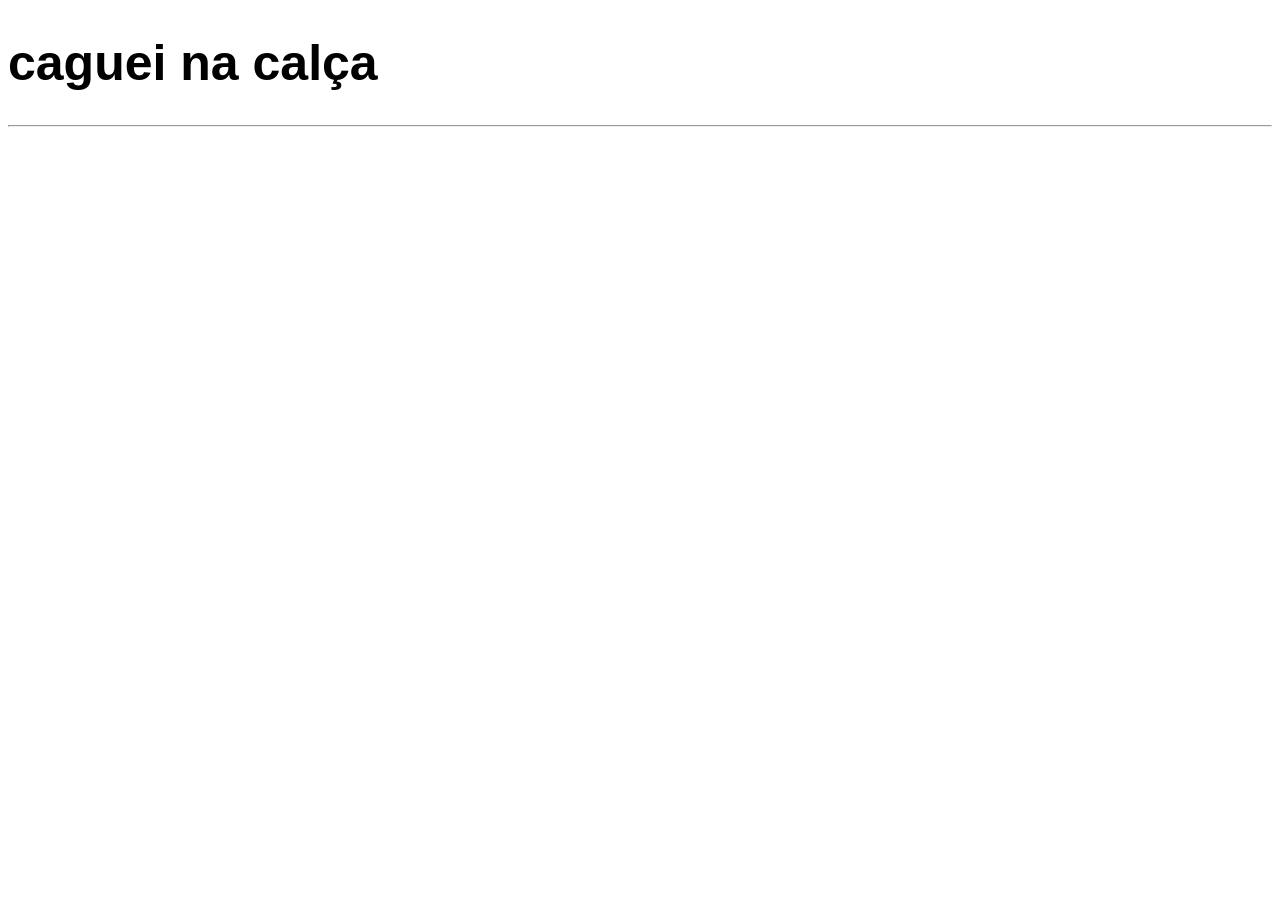
==== index.html @ 1215e368 "fiz" ====
<!DOCTYPE html>
<html lang="pt-br">
<head>
    <meta charset="UTF-8">
    <meta name="viewport" content="width=device-width, initial-scale=1.0">
    <title>brombrulone</title>
    <link rel="stylesheet" href="style.css">
</head>
<body>
    
    <h1 class="teste">caguei na calça </h1>
    <hr>
</body>
</html>
---- style.css ----
.teste{
    font-size: 50px; font-family: 'Franklin Gothic Medium', 'Arial Narrow', Arial, sans-serif;

}
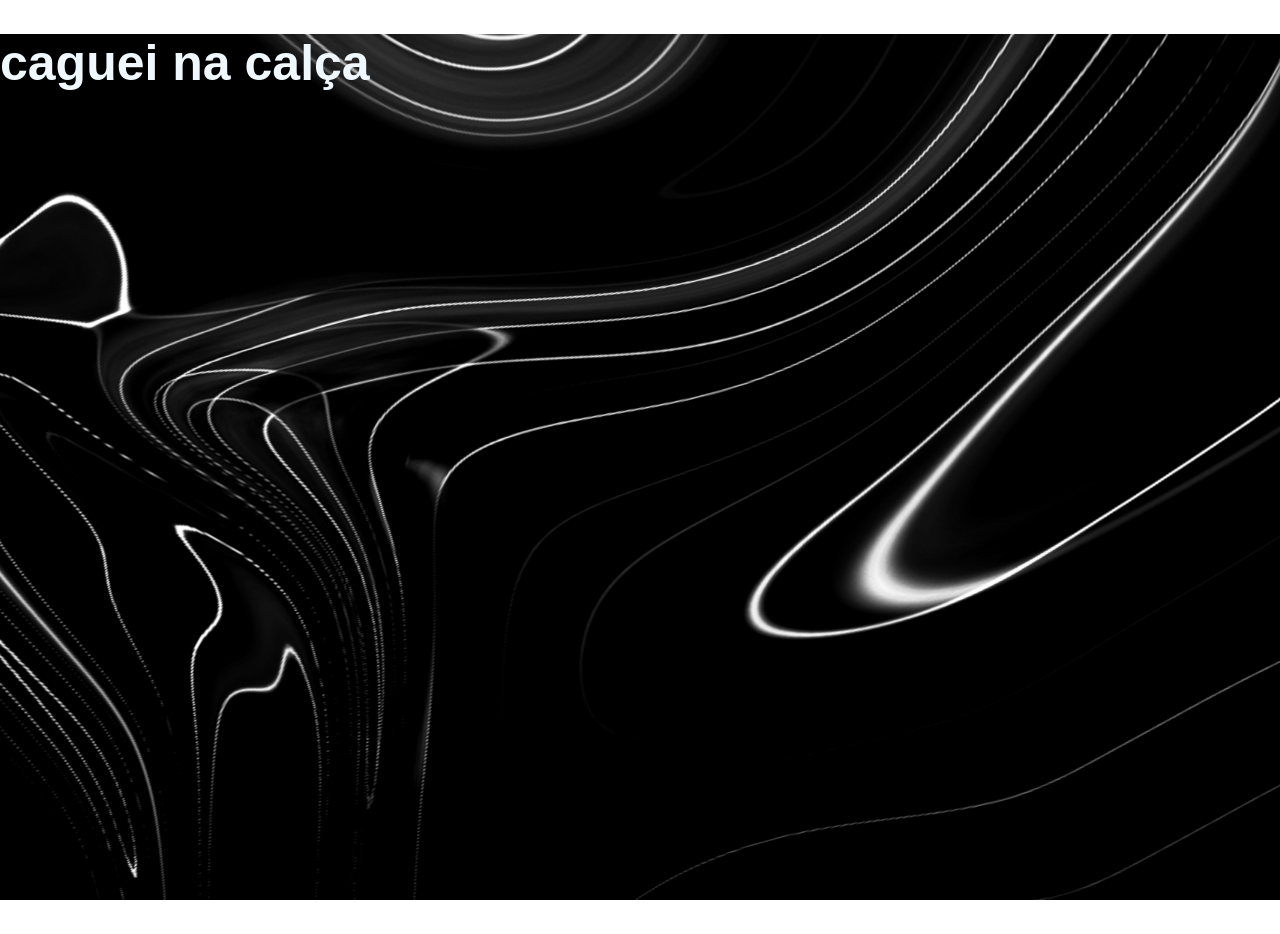
==== commit 433009b3: "aiannn" ====
--- a/index.html
+++ b/index.html
@@ -7,8 +7,11 @@
     <link rel="stylesheet" href="style.css">
 </head>
 <body>
+    <div class="container">
+        <h1 class="teste">caguei na calça </h1>
+        
+    </div>
     
-    <h1 class="teste">caguei na calça </h1>
-    <hr>
+    
 </body>
 </html>
--- a/style.css
+++ b/style.css
@@ -1,4 +1,27 @@
+html, body {
+    margin: 0;
+    padding: 0;
+    width: 100%;
+    height: 100%;
+    overflow: hidden; /* Opcional: evita barras de rolagem indesejadas */
+}
+
 .teste{
     font-size: 50px; font-family: 'Franklin Gothic Medium', 'Arial Narrow', Arial, sans-serif;
+    font-
+}
 
+.container{
+    background-image: url('./liquid-marbling-paint-texture-background-fluid-painting-abstract-texture-intensive-color-mix-wallpaper.jpg');
+    background-size: cover;
+    background-repeat: no-repeat;
+    background-position: center top;
+    max-width: 100%;
+    height: 100vh;
+    
 }
+
+h1{
+
+    color: aliceblue;
+}
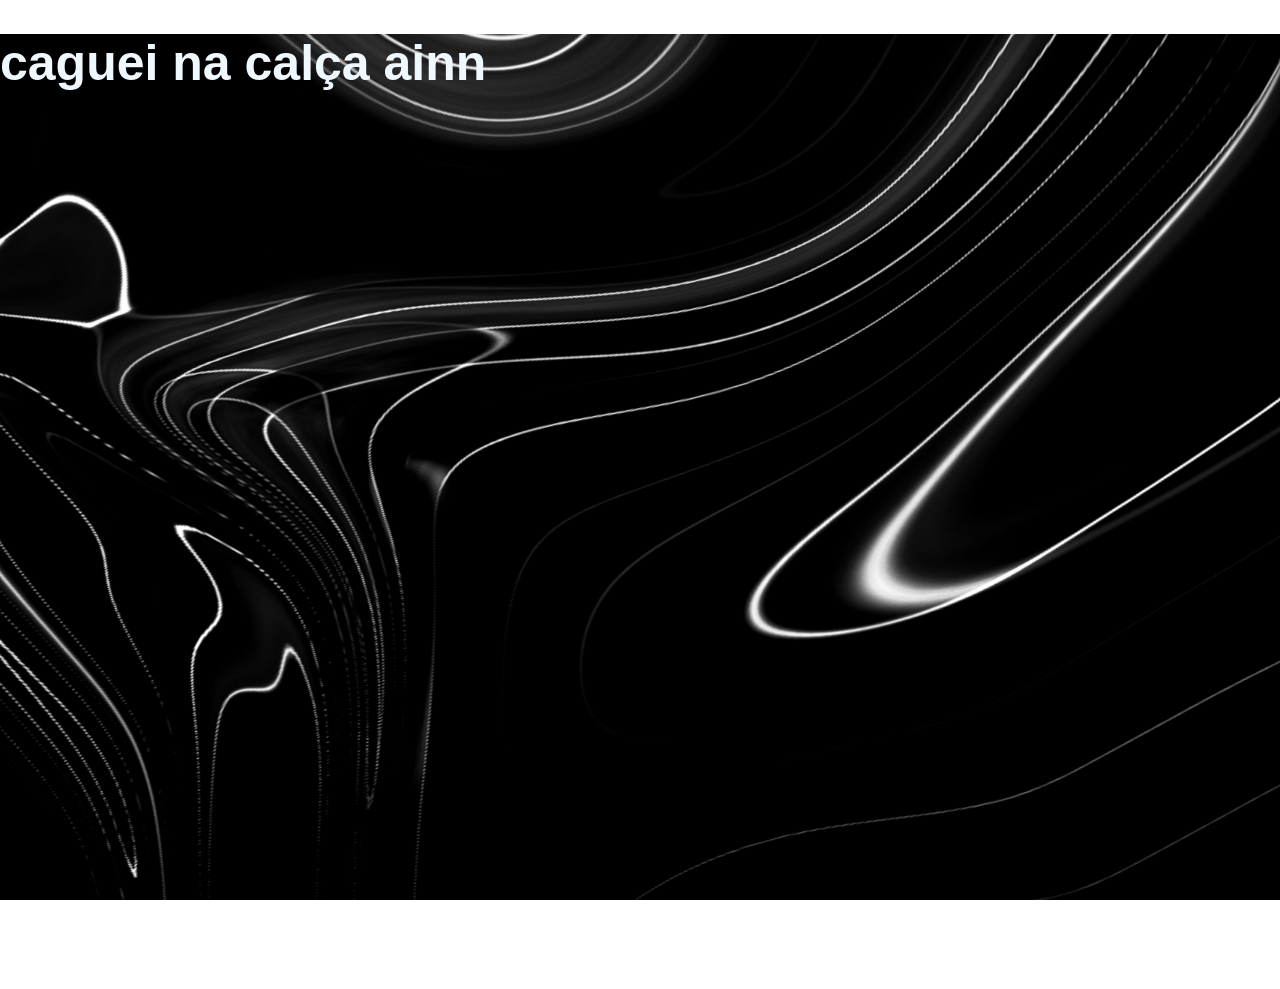
==== commit aceda685: "esqueleto do html" ====
--- a/index.html
+++ b/index.html
@@ -8,10 +8,17 @@
 </head>
 <body>
     <div class="container">
-        <h1 class="teste">caguei na calça </h1>
+        <h1 class="teste">caguei na calça ainn </h1>
         
     </div>
     
     
 </body>
-</html>+</html>
+<main calss="caos">
+    <article class="card-pessoa"
+    <img src="" alt="foto do João"
+<p class="status">biografia e status da pessoa</p>
+<button onclick="abrirPerfil">Perfil João</button>
+</main>
+</article>
--- a/style.css
+++ b/style.css
@@ -3,19 +3,18 @@
     padding: 0;
     width: 100%;
     height: 100%;
-    overflow: hidden; /* Opcional: evita barras de rolagem indesejadas */
+    overflow: hidden; 
 }
 
 .teste{
     font-size: 50px; font-family: 'Franklin Gothic Medium', 'Arial Narrow', Arial, sans-serif;
-    font-
 }
 
 .container{
     background-image: url('./liquid-marbling-paint-texture-background-fluid-painting-abstract-texture-intensive-color-mix-wallpaper.jpg');
     background-size: cover;
     background-repeat: no-repeat;
-    background-position: center top;
+    background-position:center;
     max-width: 100%;
     height: 100vh;
     
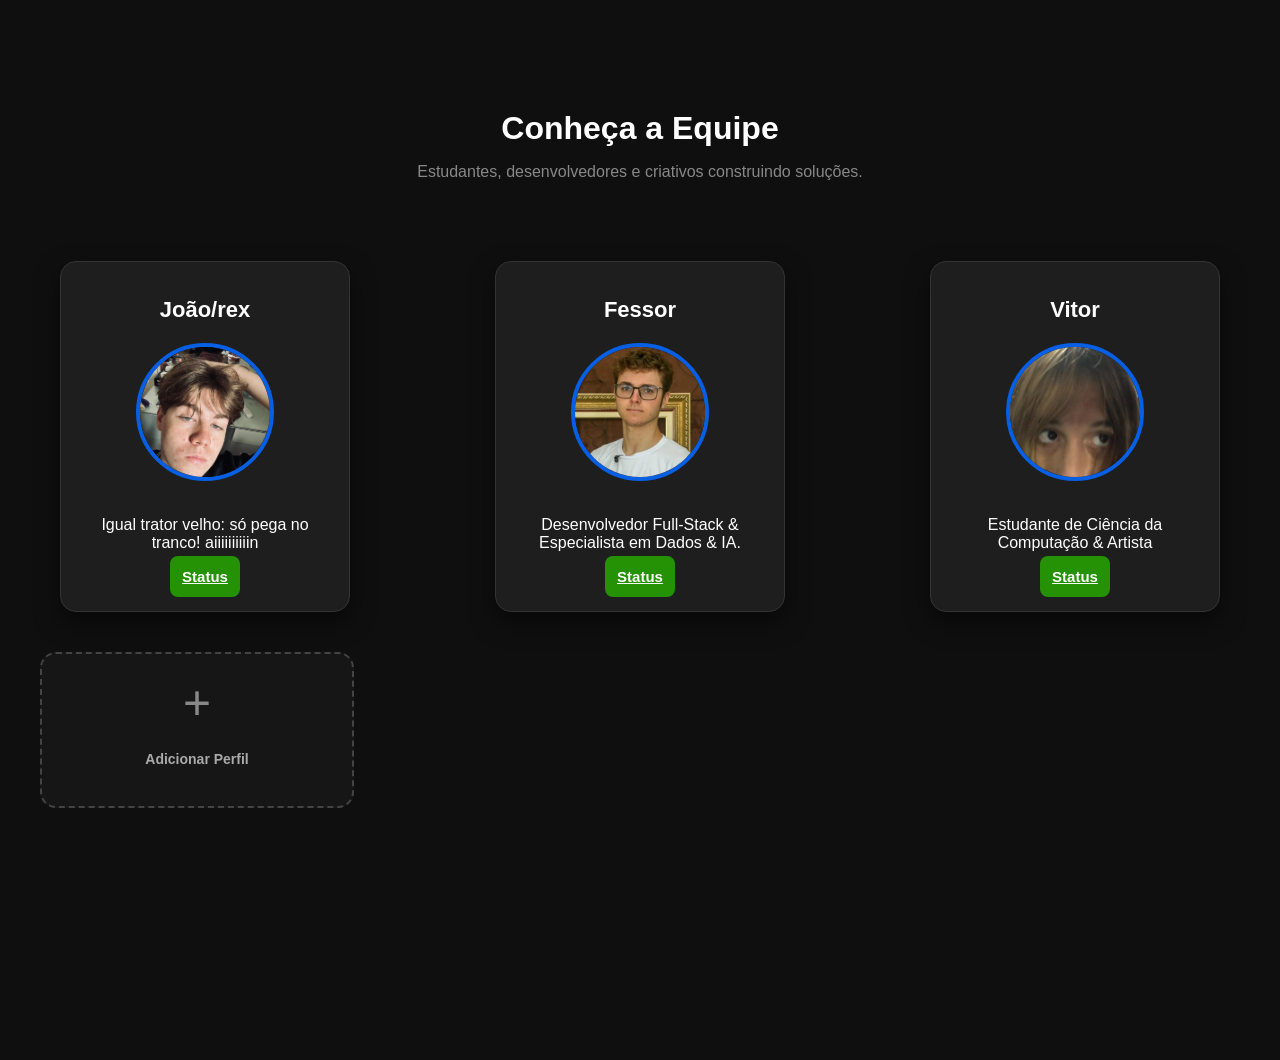
==== commit f4460870: "Botões funcionando" ====
--- a/index.html
+++ b/index.html
@@ -5,20 +5,73 @@
     <meta name="viewport" content="width=device-width, initial-scale=1.0">
     <title>brombrulone</title>
     <link rel="stylesheet" href="style.css">
+    
 </head>
 <body>
-    <div class="container">
-        <h1 class="teste">caguei na calça ainn </h1>
-        
-    </div>
-    
-    
+    <header class="header-principal">
+        <h1>Conheça a Equipe</h1>
+        <p>Estudantes, desenvolvedores e criativos construindo soluções.</p>
+    </header>
+
+    <main class="container">
+        <article class="card-pessoa">
+            <h1 class="teste">João/rex</h1>
+            <img src="./Joaozete.jpeg" alt="Joaozete" class="foto-perfil">
+            <p class="bio">Igual trator velho: só pega no tranco! aiiiiiiiiiin</p>
+<a href="joao.html" class="btn-perfil">Status</a>
+        </article>
+
+
+        <article class="card-pessoa">
+            <h1 class="teste">Fessor</h1>
+            <img src="./fessor.webp" alt="fessor" class="foto-perfil">
+            <p class="bio">Desenvolvedor Full-Stack & Especialista em Dados & IA.</p>
+<a href="fessor.html" class="btn-perfil">Status</a>
+        </article>
+
+
+        <article class="card-pessoa">
+            <h1 class="teste">Vitor</h1>
+            <img src="Uras.jpg" alt="Vitor" class="foto-perfil">
+            <p class="bio">Estudante de Ciência da Computação & Artista</p>
+<a href="vitor.html" class="btn-perfil">Status</a>
+        </article>
+    </main>
+
+    <script src="script.js" defer></script>
+
 </body>
 </html>
-<main calss="caos">
-    <article class="card-pessoa"
-    <img src="" alt="foto do João"
-<p class="status">biografia e status da pessoa</p>
-<button onclick="abrirPerfil">Perfil João</button>
-</main>
-</article>+<!-- Adiciona isto dentro do teu <div class="container">, logo depois do último cartão -->
+    <article class="card-add" id="btn-abrir-modal">
+        <div class="icone-mais">+</div>
+        <p>Adicionar Perfil</p>
+    </article>
+    
+    <!-- JANELA MODAL (Formulário Flutuante) -->
+    <div id="modal-perfil" class="modal">
+        <div class="modal-conteudo">
+            <span class="fechar-modal" id="btn-fechar-modal">&times;</span>
+            <h2>Criar Novo Perfil</h2>
+            
+            <form id="form-perfil">
+                <label for="nome">Nome / Apelido:</label>
+                <input type="text" id="nome" placeholder="Ex: Lucas" required>
+    
+                <label for="status">Biografia / Frase:</label>
+                <input type="text" id="status" placeholder="Ex: Desenvolvedor Front-End" required>
+    
+                <label for="foto">Foto de Perfil:</label>
+                <input type="file" id="foto" accept="image/*" required>
+    
+                <label for="cor">Cor do Perfil:</label>
+                <select id="cor">
+                    <option value="card-roxo">Roxo</option>
+                    <option value="card-verde">Verde</option>
+                    <option value="card-laranja">Laranja</option>
+                </select>
+    
+                <button type="submit" class="btn-salvar">Criar Perfil</button>
+            </form>
+        </div>
+    </div>
--- a/style.css
+++ b/style.css
@@ -1,26 +1,210 @@
-html, body {
-    margin: 0;
-    padding: 0;
-    width: 100%;
-    height: 100%;
-    overflow: hidden; 
-}
-
-.teste{
-    font-size: 50px; font-family: 'Franklin Gothic Medium', 'Arial Narrow', Arial, sans-serif;
-}
-
-.container{
-    background-image: url('./liquid-marbling-paint-texture-background-fluid-painting-abstract-texture-intensive-color-mix-wallpaper.jpg');
-    background-size: cover;
-    background-repeat: no-repeat;
-    background-position:center;
-    max-width: 100%;
-    height: 100vh;
-    
-}
-
-h1{
-
-    color: aliceblue;
-}+html,
+
+/* 1. ESTILO GERAL E FUNDO DA PÁGINA */
+body {
+  font-family: Arial, sans-serif;
+  margin: 0;
+  padding: 40px 20px;
+  min-height: 100vh;
+  background-color: #0f0f0f;
+  color: #ffffff;
+}
+
+/* 2. ESTRUTURA PARA VÁRIAS PESSOAS (ALINHAMENTO LADO A LADO) */
+.container {
+  display: flex !important;
+  flex-direction: row !important; /* Força os cartões a ficarem lado a lado */
+  justify-content: center; /* Centraliza os cartões no meio da página */
+  align-items: center;
+  gap: 145px; /* Espaço entre cada cartão */
+  padding: 40px 20px;
+  max-width: 1200px;
+  margin: 0 auto;
+}
+
+/* 3. CARTÃO INDIVIDUAL COM TAMANHO FIXO */
+.card-pessoa {
+  background-color: #1e1e1e;
+  border: 1px solid #333;
+  border-radius: 16px;
+  padding: 25px;
+  text-align: center;
+  width: 260px; /* Impede que o cartão estique pela tela toda */
+  box-shadow: 0 10px 25px rgba(0, 0, 0, 0.5);
+}
+
+/* 4. FOTO DE PERFIL REDONDA */
+.foto-perfil {
+  width: 130px;
+  height: 130px;
+  border-radius: 50%;
+  object-fit: cover;
+  border: 4px solid #075fe4;
+  margin: 15px 0;
+}
+
+/* 5. TEXTOS (TÍTULO E BIOGRAFIA) */
+.card-pessoa h1, .card-pessoa h2 {
+  margin: 10px 0 5px 0;
+  font-size: 22px;
+  color: #ffffff;
+}
+
+.status {
+  color: #ccc;
+  font-size: 14px;
+  margin-bottom: 20px;
+}
+
+/* 6. BOTÃO MAIOR E DESTACADO */
+.btn-perfil {
+  background-color: #259104;
+  color: #ffffff;
+  border: none;
+  padding: 12px;
+  font-size: 15px;
+  font-weight: bold;
+  border-radius: 8px;
+  cursor: pointer;
+  width: 100%;
+  transition: transform 0.2s, background-color 0.2s;
+}
+
+.btn-perfil:hover {
+  background-color: #0056b3;
+  transform: scale(1.03);
+}
+/* Estilo para centralizar e dar destaque ao cabeçalho */
+.header-principal {
+  text-align: center;
+  margin-top: 30px;
+  margin-bottom: 40px;
+}
+
+.header-principal h1 {
+  font-size: 32px;
+  color: #ffffff;
+  margin-bottom: 8px;
+}
+
+.header-principal p {
+  font-size: 16px;
+  color: #888888;
+}
+/* --- CARTÃO DE ADICIONAR (+) --- */
+.card-add {
+  background-color: rgba(255, 255, 255, 0.03);
+  border: 2px dashed #444;
+  border-radius: 16px;
+  padding: 25px;
+  width: 260px;
+  display: flex;
+  flex-direction: column;
+  justify-content: center;
+  align-items: center;
+  cursor: pointer;
+  transition: all 0.3s ease;
+}
+
+.card-add:hover {
+  border-color: #10b981;
+  background-color: rgba(16, 185, 129, 0.05);
+  transform: translateY(-5px);
+}
+
+.icone-mais {
+  font-size: 48px;
+  color: #888;
+  line-height: 1;
+  margin-bottom: 10px;
+  transition: color 0.3s ease;
+}
+
+.card-add:hover .icone-mais {
+  color: #10b981;
+}
+
+.card-add p {
+  color: #aaa;
+  font-weight: bold;
+  font-size: 14px;
+}
+
+/* --- ESTILO DO MODAL (JANELA FLUTUANTE) --- */
+.modal {
+  display: none; /* Escondido por padrão */
+  position: fixed;
+  z-index: 1000;
+  left: 0;
+  top: 0;
+  width: 100%;
+  height: 100%;
+  background-color: rgba(0, 0, 0, 0.75);
+  backdrop-filter: blur(4px);
+  justify-content: center;
+  align-items: center;
+}
+
+.modal-conteudo {
+  background-color: #1e1e1e;
+  border: 1px solid #333;
+  padding: 30px;
+  border-radius: 16px;
+  width: 100%;
+  max-width: 400px;
+  position: relative;
+  box-shadow: 0 15px 30px rgba(0,0,0,0.5);
+  color: #fff;
+}
+
+.fechar-modal {
+  position: absolute;
+  top: 15px;
+  right: 20px;
+  font-size: 24px;
+  color: #888;
+  cursor: pointer;
+}
+
+.fechar-modal:hover {
+  color: #fff;
+}
+
+/* Formulário do Modal */
+#form-perfil {
+  display: flex;
+  flex-direction: column;
+  gap: 12px;
+  margin-top: 15px;
+  text-align: left;
+}
+
+#form-perfil label {
+  font-size: 12px;
+  color: #aaa;
+}
+
+#form-perfil input, #form-perfil select {
+  padding: 10px;
+  border-radius: 8px;
+  border: 1px solid #444;
+  background-color: #121212;
+  color: #fff;
+}
+
+.btn-salvar {
+  margin-top: 10px;
+  padding: 12px;
+  border: none;
+  border-radius: 8px;
+  background-color: #10b981;
+  color: #fff;
+  font-weight: bold;
+  cursor: pointer;
+  transition: 0.2s;
+}
+
+.btn-salvar:hover {
+  background-color: #059669;
+}
+
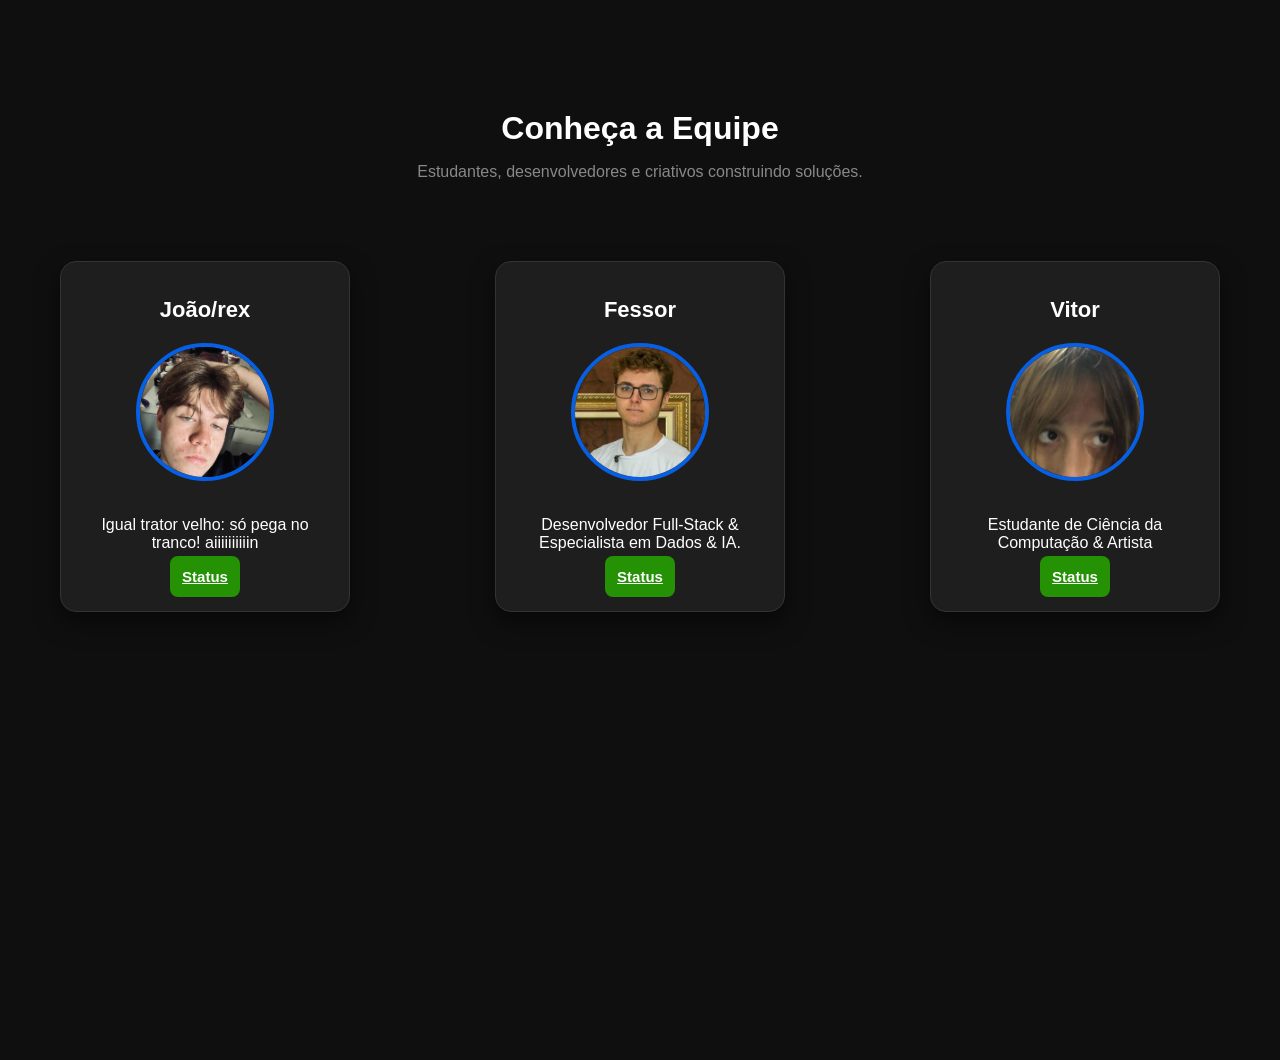
==== commit 746dfab3: "Ajustado perfil do Vitor" ====
--- a/index.html
+++ b/index.html
@@ -1,77 +1,78 @@
-<!DOCTYPE html>
+<!doctype html>
 <html lang="pt-br">
-<head>
-    <meta charset="UTF-8">
-    <meta name="viewport" content="width=device-width, initial-scale=1.0">
+  <head>
+    <meta charset="UTF-8" />
+    <meta name="viewport" content="width=device-width, initial-scale=1.0" />
     <title>brombrulone</title>
-    <link rel="stylesheet" href="style.css">
-    
-</head>
-<body>
+    <link rel="stylesheet" href="style.css" />
+  </head>
+  <body>
     <header class="header-principal">
-        <h1>Conheça a Equipe</h1>
-        <p>Estudantes, desenvolvedores e criativos construindo soluções.</p>
+      <h1>Conheça a Equipe</h1>
+      <p>Estudantes, desenvolvedores e criativos construindo soluções.</p>
     </header>
 
     <main class="container">
-        <article class="card-pessoa">
-            <h1 class="teste">João/rex</h1>
-            <img src="./Joaozete.jpeg" alt="Joaozete" class="foto-perfil">
-            <p class="bio">Igual trator velho: só pega no tranco! aiiiiiiiiiin</p>
-<a href="joao.html" class="btn-perfil">Status</a>
-        </article>
+      <article class="card-pessoa">
+        <h1 class="teste">João/rex</h1>
+        <img src="./Joaozete.jpeg" alt="Joaozete" class="foto-perfil" />
+        <p class="bio">Igual trator velho: só pega no tranco! aiiiiiiiiiin</p>
+        <a href="joao.html" class="btn-perfil">Status</a>
+      </article>
+
+      <article class="card-pessoa">
+        <h1 class="teste">Fessor</h1>
+        <img src="./fessor.webp" alt="fessor" class="foto-perfil" />
+        <p class="bio">
+          Desenvolvedor Full-Stack & Especialista em Dados & IA.
+        </p>
+        <a href="fessor.html" class="btn-perfil">Status</a>
+      </article>
+
+      <article class="card-pessoa">
+        <h1 class="teste">Vitor</h1>
+        <img src="./Uras.jpg" alt="Vitor" class="foto-perfil" />
+        <p class="bio">Estudante de Ciência da Computação & Artista</p>
+       <a href="vitor.html" class="btn-perfil">Status</a>
+      </article>
+    </main>
+
+    
+<!-- Adiciona isto dentro do teu <div class="container">, logo depois do último cartão -->
 
 
-        <article class="card-pessoa">
-            <h1 class="teste">Fessor</h1>
-            <img src="./fessor.webp" alt="fessor" class="foto-perfil">
-            <p class="bio">Desenvolvedor Full-Stack & Especialista em Dados & IA.</p>
-<a href="fessor.html" class="btn-perfil">Status</a>
-        </article>
+<!-- JANELA MODAL (Formulário Flutuante) -->
+<div id="modal-perfil" class="modal">
+  <div class="modal-conteudo">
+    <span class="fechar-modal" id="btn-fechar-modal">&times;</span>
+    <h2>Criar Novo Perfil</h2>
 
+    <form id="form-perfil">
+      <label for="nome">Nome / Apelido:</label>
+      <input type="text" id="nome" placeholder="Ex: Lucas" required />
 
-        <article class="card-pessoa">
-            <h1 class="teste">Vitor</h1>
-            <img src="Uras.jpg" alt="Vitor" class="foto-perfil">
-            <p class="bio">Estudante de Ciência da Computação & Artista</p>
-<a href="vitor.html" class="btn-perfil">Status</a>
-        </article>
-    </main>
+      <label for="status">Biografia / Frase:</label>
+      <input
+        type="text"
+        id="status"
+        placeholder="Ex: Desenvolvedor Front-End"
+        required
+      />
 
-    <script src="script.js" defer></script>
+      <label for="foto">Foto de Perfil:</label>
+      <input type="file" id="foto" accept="image/*" required />
 
-</body>
-</html>
-<!-- Adiciona isto dentro do teu <div class="container">, logo depois do último cartão -->
-    <article class="card-add" id="btn-abrir-modal">
-        <div class="icone-mais">+</div>
-        <p>Adicionar Perfil</p>
-    </article>
-    
-    <!-- JANELA MODAL (Formulário Flutuante) -->
-    <div id="modal-perfil" class="modal">
-        <div class="modal-conteudo">
-            <span class="fechar-modal" id="btn-fechar-modal">&times;</span>
-            <h2>Criar Novo Perfil</h2>
-            
-            <form id="form-perfil">
-                <label for="nome">Nome / Apelido:</label>
-                <input type="text" id="nome" placeholder="Ex: Lucas" required>
-    
-                <label for="status">Biografia / Frase:</label>
-                <input type="text" id="status" placeholder="Ex: Desenvolvedor Front-End" required>
-    
-                <label for="foto">Foto de Perfil:</label>
-                <input type="file" id="foto" accept="image/*" required>
-    
-                <label for="cor">Cor do Perfil:</label>
-                <select id="cor">
-                    <option value="card-roxo">Roxo</option>
-                    <option value="card-verde">Verde</option>
-                    <option value="card-laranja">Laranja</option>
-                </select>
-    
-                <button type="submit" class="btn-salvar">Criar Perfil</button>
-            </form>
-        </div>
-    </div>+      <label for="cor">Cor do Perfil:</label>
+      <select id="cor">
+        <option value="card-roxo">Roxo</option>
+        <option value="card-verde">Verde</option>
+        <option value="card-laranja">Laranja</option>
+      </select>
+
+      <button type="submit" class="btn-salvar">Criar Perfil</button>
+    </form>
+  </div>
+</div>
+<script src="script.js" defer></script>
+  </body>
+</html>
--- a/style.css
+++ b/style.css
@@ -44,7 +44,8 @@
 }
 
 /* 5. TEXTOS (TÍTULO E BIOGRAFIA) */
-.card-pessoa h1, .card-pessoa h2 {
+.card-pessoa h1,
+.card-pessoa h2 {
   margin: 10px 0 5px 0;
   font-size: 22px;
   color: #ffffff;
@@ -67,7 +68,9 @@
   border-radius: 8px;
   cursor: pointer;
   width: 100%;
-  transition: transform 0.2s, background-color 0.2s;
+  transition:
+    transform 0.2s,
+    background-color 0.2s;
 }
 
 .btn-perfil:hover {
@@ -153,7 +156,7 @@
   width: 100%;
   max-width: 400px;
   position: relative;
-  box-shadow: 0 15px 30px rgba(0,0,0,0.5);
+  box-shadow: 0 15px 30px rgba(0, 0, 0, 0.5);
   color: #fff;
 }
 
@@ -184,7 +187,8 @@
   color: #aaa;
 }
 
-#form-perfil input, #form-perfil select {
+#form-perfil input,
+#form-perfil select {
   padding: 10px;
   border-radius: 8px;
   border: 1px solid #444;
@@ -207,4 +211,3 @@
 .btn-salvar:hover {
   background-color: #059669;
 }
-
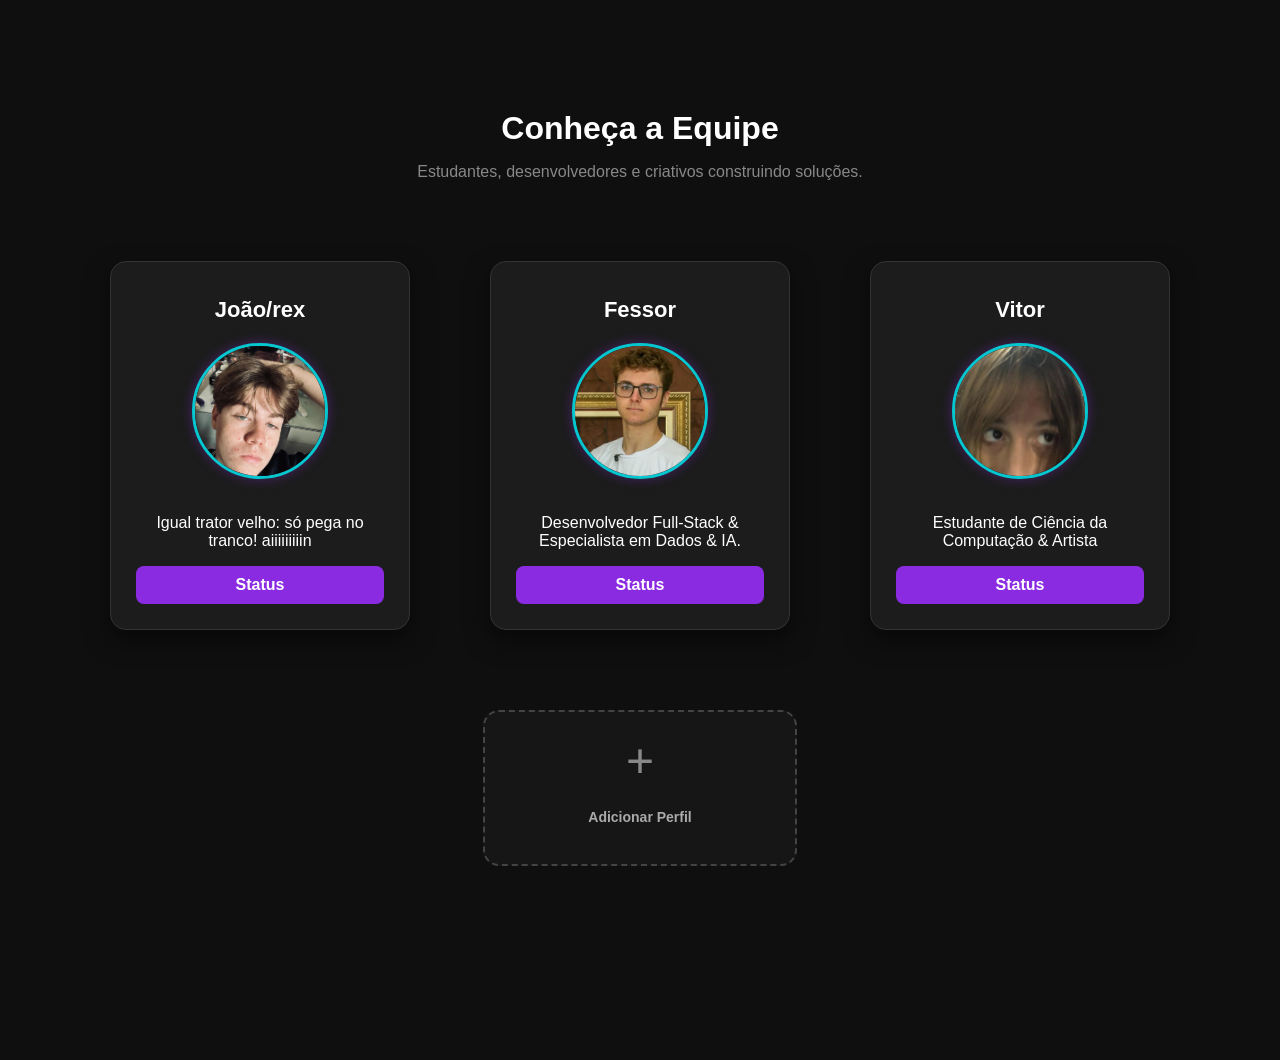
==== commit 8ad245fb: "Ajusta modal de perfil e estilo dos cartoes" ====
--- a/index.html
+++ b/index.html
@@ -1,78 +1,80 @@
-<!doctype html>
+<!DOCTYPE html>
 <html lang="pt-br">
-  <head>
+<head>
     <meta charset="UTF-8" />
     <meta name="viewport" content="width=device-width, initial-scale=1.0" />
     <title>brombrulone</title>
     <link rel="stylesheet" href="style.css" />
-  </head>
-  <body>
+</head>
+<body>
     <header class="header-principal">
-      <h1>Conheça a Equipe</h1>
-      <p>Estudantes, desenvolvedores e criativos construindo soluções.</p>
+        <h1>Conheça a Equipe</h1>
+        <p>Estudantes, desenvolvedores e criativos construindo soluções.</p>
     </header>
 
     <main class="container">
-      <article class="card-pessoa">
-        <h1 class="teste">João/rex</h1>
-        <img src="./Joaozete.jpeg" alt="Joaozete" class="foto-perfil" />
-        <p class="bio">Igual trator velho: só pega no tranco! aiiiiiiiiiin</p>
-        <a href="joao.html" class="btn-perfil">Status</a>
-      </article>
+        <!-- Cartão João -->
+        <article class="card-pessoa">
+            <h1 class="teste">João/rex</h1>
+            <img src="./Joaozete.jpeg" alt="Joaozete" class="foto-perfil" />
+            <p class="bio">Igual trator velho: só pega no tranco! aiiiiiiiiin</p>
+            <a href="joao.html" class="btn-perfil">Status</a>
+        </article>
 
-      <article class="card-pessoa">
-        <h1 class="teste">Fessor</h1>
-        <img src="./fessor.webp" alt="fessor" class="foto-perfil" />
-        <p class="bio">
-          Desenvolvedor Full-Stack & Especialista em Dados & IA.
-        </p>
-        <a href="fessor.html" class="btn-perfil">Status</a>
-      </article>
+        <!-- Cartão Fessor -->
+        <article class="card-pessoa">
+            <h1 class="teste">Fessor</h1>
+            <img src="./fessor.webp" alt="fessor" class="foto-perfil" />
+            <p class="bio">Desenvolvedor Full-Stack & Especialista em Dados & IA.</p>
+            <a href="fessor.html" class="btn-perfil">Status</a>
+        </article>
 
-      <article class="card-pessoa">
-        <h1 class="teste">Vitor</h1>
-        <img src="./Uras.jpg" alt="Vitor" class="foto-perfil" />
-        <p class="bio">Estudante de Ciência da Computação & Artista</p>
-       <a href="vitor.html" class="btn-perfil">Status</a>
-      </article>
+        <!-- Cartão Vitor -->
+        <article class="card-pessoa">
+            <h1 class="teste">Vitor</h1>
+            <img src="./Uras.jpg" alt="Vitor" class="foto-perfil" />
+            <p class="bio">Estudante de Ciência da Computação & Artista</p>
+            <a href="vitor.html" class="btn-perfil">Status</a>
+        </article>
+
+        <!-- BOTÃO DE ADICIONAR (Voltou aqui!) -->
+        <article class="card-add" id="btn-abrir-modal">
+            <div class="icone-mais">+</div>
+            <p>Adicionar Perfil</p>
+        </article>
     </main>
 
-    
-<!-- Adiciona isto dentro do teu <div class="container">, logo depois do último cartão -->
+    <!-- JANELA MODAL -->
+    <div id="modal-perfil" class="modal">
+        <div class="modal-conteudo">
+            <span class="fechar-modal" id="btn-fechar-modal">&times;</span>
+            <h2>Criar Novo Perfil</h2>
 
+            <form id="form-perfil">
+                <label for="nome">Nome / Apelido:</label>
+                <input type="text" id="nome" placeholder="Ex: Lucas" required />
 
-<!-- JANELA MODAL (Formulário Flutuante) -->
-<div id="modal-perfil" class="modal">
-  <div class="modal-conteudo">
-    <span class="fechar-modal" id="btn-fechar-modal">&times;</span>
-    <h2>Criar Novo Perfil</h2>
+                <label for="missao">Missão:</label>
+                <input type="text" id="missao" placeholder="Ex: Criar aplicações e arte digital" required />
 
-    <form id="form-perfil">
-      <label for="nome">Nome / Apelido:</label>
-      <input type="text" id="nome" placeholder="Ex: Lucas" required />
+                <label for="sobre">Sobre mim / Biografia:</label>
+                <input type="text" id="sobre" placeholder="Ex: Estudante de Ciência da Computação" required />
 
-      <label for="status">Biografia / Frase:</label>
-      <input
-        type="text"
-        id="status"
-        placeholder="Ex: Desenvolvedor Front-End"
-        required
-      />
+                <label for="foto">Foto de Perfil:</label>
+                <input type="file" id="foto" accept="image/*" required />
 
-      <label for="foto">Foto de Perfil:</label>
-      <input type="file" id="foto" accept="image/*" required />
+                <label for="cor">Cor do Perfil:</label>
+                <select id="cor">
+                    <option value="card-roxo">Roxo</option>
+                    <option value="card-verde">Verde</option>
+                    <option value="card-laranja">Laranja</option>
+                </select>
 
-      <label for="cor">Cor do Perfil:</label>
-      <select id="cor">
-        <option value="card-roxo">Roxo</option>
-        <option value="card-verde">Verde</option>
-        <option value="card-laranja">Laranja</option>
-      </select>
+                <button type="submit" class="btn-salvar">Criar Perfil</button>
+            </form>
+        </div>
+    </div>
 
-      <button type="submit" class="btn-salvar">Criar Perfil</button>
-    </form>
-  </div>
-</div>
-<script src="script.js" defer></script>
-  </body>
+    <script src="script.js" defer></script>
+</body>
 </html>
--- a/style.css
+++ b/style.css
@@ -1,8 +1,9 @@
 html,
+
 
 /* 1. ESTILO GERAL E FUNDO DA PÁGINA */
 body {
-  font-family: Arial, sans-serif;
+  font-family: "Plus Jakarta Sans", sans-serif;
   margin: 0;
   padding: 40px 20px;
   min-height: 100vh;
@@ -11,36 +12,39 @@
 }
 
 /* 2. ESTRUTURA PARA VÁRIAS PESSOAS (ALINHAMENTO LADO A LADO) */
+/* 2. ESTRUTURA DOS CARTÕES (MÁXIMO 3 POR LINHA) */
 .container {
-  display: flex !important;
-  flex-direction: row !important; /* Força os cartões a ficarem lado a lado */
-  justify-content: center; /* Centraliza os cartões no meio da página */
-  align-items: center;
-  gap: 145px; /* Espaço entre cada cartão */
-  padding: 40px 20px;
-  max-width: 1200px;
-  margin: 0 auto;
+    display: flex;
+    flex-wrap: wrap; /* Permite que os cartões pulem para a linha de baixo! */
+    justify-content: center;
+    align-items: center;
+    gap: 80px; /* Espaço ideal entre cada cartão */
+    padding: 40px 20px;
+    max-width: 1500px;
+    margin: 0 auto;
 }
 
 /* 3. CARTÃO INDIVIDUAL COM TAMANHO FIXO */
 .card-pessoa {
-  background-color: #1e1e1e;
-  border: 1px solid #333;
-  border-radius: 16px;
-  padding: 25px;
-  text-align: center;
-  width: 260px; /* Impede que o cartão estique pela tela toda */
-  box-shadow: 0 10px 25px rgba(0, 0, 0, 0.5);
+    background-color: #1c1c1c;
+    border: 1px solid #333;
+    border-radius: 16px;
+    padding: 25px;
+    text-align: center;
+    width: 300px; /* Mantém o tamanho grande exato que tinhas definido */
+    box-shadow: 0 10px 25px rgba(0, 0, 0, 0.5);
+    box-sizing: border-box;
 }
 
 /* 4. FOTO DE PERFIL REDONDA */
 .foto-perfil {
-  width: 130px;
-  height: 130px;
-  border-radius: 50%;
-  object-fit: cover;
-  border: 4px solid #075fe4;
-  margin: 15px 0;
+    width: 130px;
+    height: 130px;
+    border-radius: 50%;
+    object-fit: cover;
+    border: 3px solid #00f1fecb;
+    box-shadow: 0 0 12px rgba(138, 43, 226, 0.4); /* Leve brilho em volta da foto */
+    margin: 15px 0;
 }
 
 /* 5. TEXTOS (TÍTULO E BIOGRAFIA) */
@@ -59,23 +63,25 @@
 
 /* 6. BOTÃO MAIOR E DESTACADO */
 .btn-perfil {
-  background-color: #259104;
-  color: #ffffff;
-  border: none;
-  padding: 12px;
-  font-size: 15px;
-  font-weight: bold;
-  border-radius: 8px;
-  cursor: pointer;
-  width: 100%;
-  transition:
-    transform 0.2s,
-    background-color 0.2s;
+ display: inline-block;
+    width: 100%; /* Ocupa a mesma largura em todos os cartões */
+    padding: 10px 0;
+    background-color: #8a2be2;
+    color: #ffffff;
+    border: none;
+    border-radius: 8px;
+    font-weight: 600;
+    text-decoration: none;
+    text-align: center;
+    cursor: pointer;
+    box-sizing: border-box;
+    transition: background 0.2s ease;
 }
 
 .btn-perfil:hover {
-  background-color: #0056b3;
-  transform: scale(1.03);
+ .btn-perfil:hover {
+    background-color: #7222bd;
+ }
 }
 /* Estilo para centralizar e dar destaque ao cabeçalho */
 .header-principal {
@@ -183,7 +189,7 @@
 }
 
 #form-perfil label {
-  font-size: 12px;
+  font-size: 20px;
   color: #aaa;
 }
 
@@ -208,6 +214,35 @@
   transition: 0.2s;
 }
 
-.btn-salvar:hover {
-  background-color: #059669;
-}
+
+  .btn-perfil:hover {
+    transform: translateY(-4px) scale(1.02) rotate(-1deg);
+    box-shadow: 0 8px 20px rgba(138, 43, 226, 0.4);
+}
+
+/* Variações de cor para o cartão selecionado no modal */
+.card-roxo {
+    border: 2px solid #8a2be2 !important;
+    box-shadow: 0 0 15px rgba(138, 43, 226, 0.2);
+}
+
+.card-verde {
+    border: 2px solid #00e676 !important;
+    box-shadow: 0 0 15px rgba(0, 230, 118, 0.2);
+}
+
+.card-laranja {
+    border: 2px solid #ff9100 !important;
+    box-shadow: 0 0 15px rgba(255, 145, 0, 0.2);
+}
+
+/* Mudar cor do botão de acordo com a seleção */
+.card-verde .btn-perfil {
+    background-color: #00e676;
+    color: #000;
+}
+
+.card-laranja .btn-perfil {
+    background-color: #ff9100;
+    color: #000;
+}
